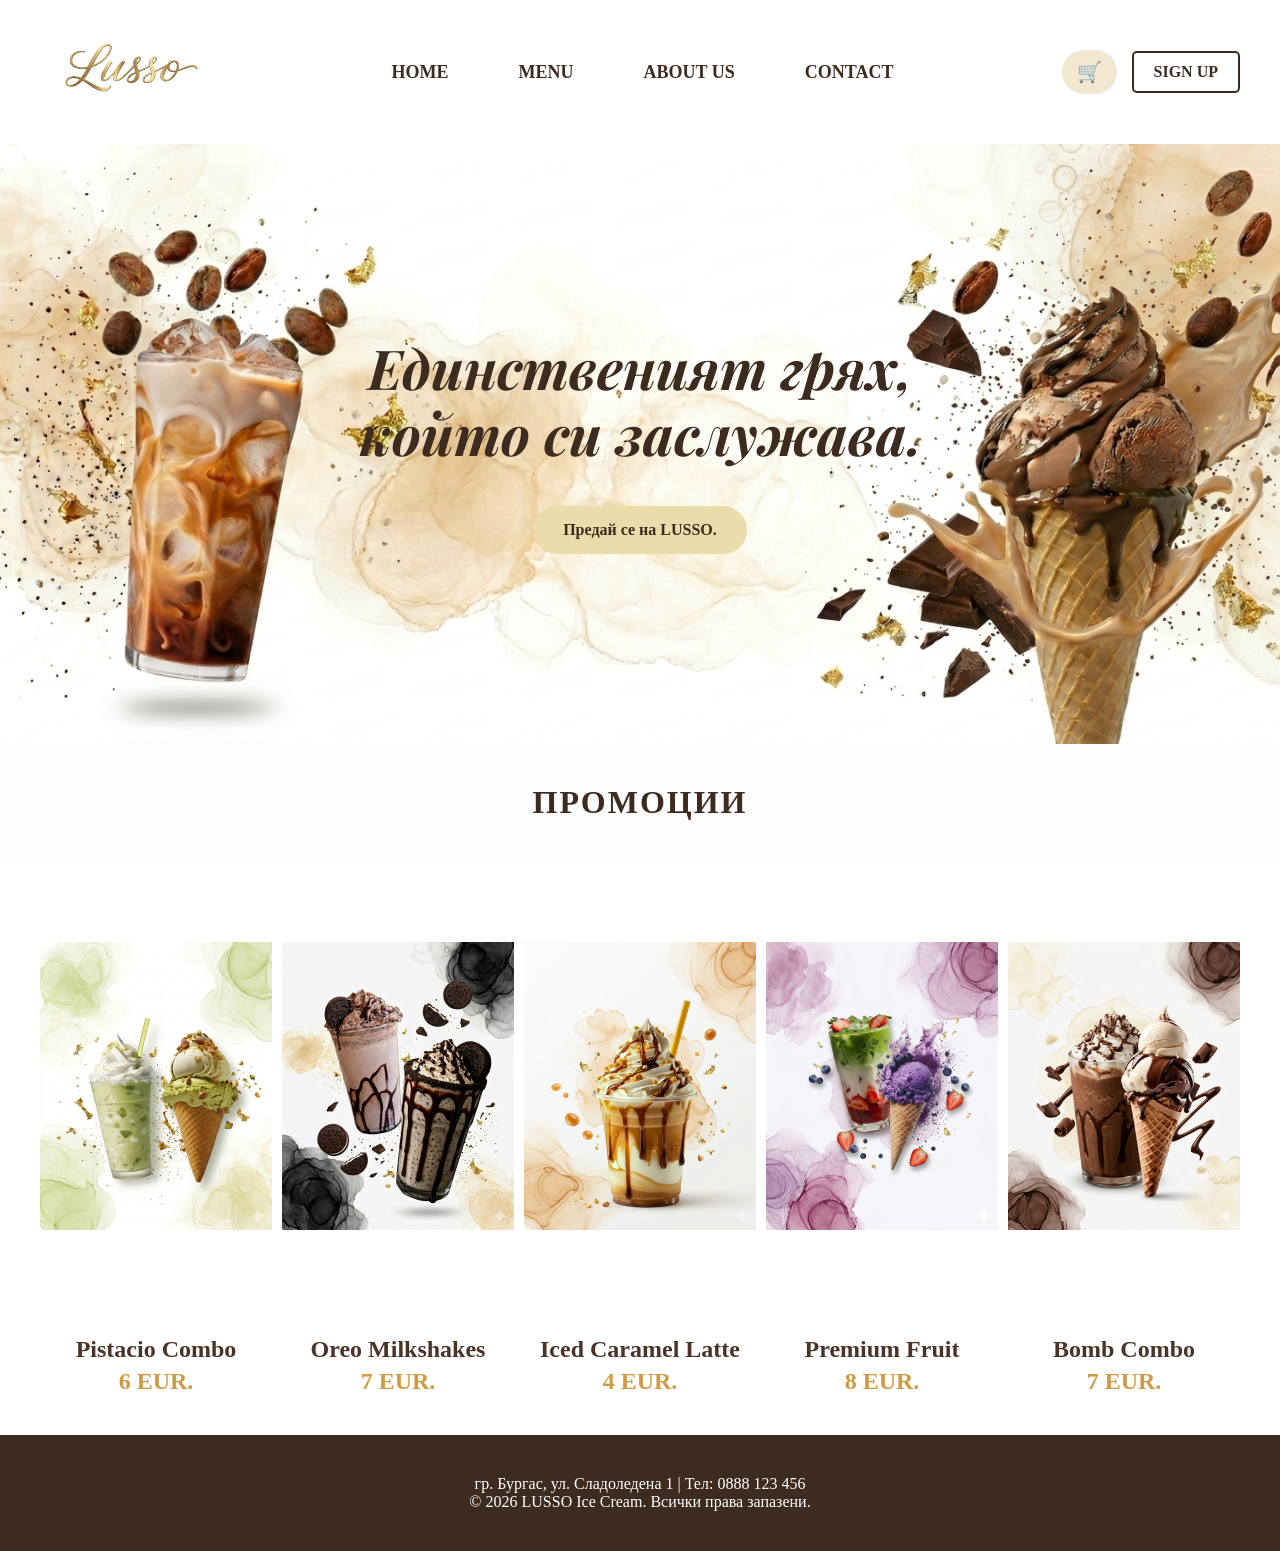
==== index.html @ 055fd2c8 "Add files via upload" ====
<!doctype html>
<html>
<head>
    <meta charset="utf-8">
    <title>LUSSO</title>
    <link href="stylee.css" rel="stylesheet" type="text/css">
	<link href="https://fonts.googleapis.com/css2?family=Playfair+Display:ital,wght@0,700;1,700&family=Montserrat:wght@300;400&display=swap" rel="stylesheet">
     <link rel="preconnect" href="https://fonts.googleapis.com">
<link rel="preconnect" href="https://fonts.gstatic.com" crossorigin>
<link href="https://fonts.googleapis.com/css2?family=DM+Serif+Display:ital@0;1&family=Merriweather:ital,opsz,wght@0,18..144,300..900;1,18..144,300..900&display=swap" rel="stylesheet">
</head>

<body>
    <div class="grid-container"> <header class="main-header">
            <div class="logo">
                <img src="logo_lusso.png" alt="LUSSO Logo">
            </div>

            <nav class="main-nav">
                <ul>
                     <li><a href="index.html">Home</a></li>
                    <li><a href="menu.html">MENU</a></li>
                    <li><a href="about.html">About Us</a></li>
                    <li><a href="contact.html">Contact</a></li>
                </ul>
            </nav>

            <div class="header-actions">
                <a href="#" class="btn-order">🛒</a>
                <a href="#" class="btn-signup">Sign Up</a>
            </div>
        </header>

        <section class="hero-section" style="background-image: url('first2.png');">
            <div class="hero-text">
                <h1>Единственият грях,<br>който си заслужава.</h1>
                 
                <a href="menu.html" class="cta-button">Предай се на LUSSO.</a>
            </div>
        </section>

        <div class="promo-title">
            <h2>Промоции</h2>
        </div>

        <section class="promo-items">
			<div class="item">
			<div class="img-wrapper">
        <img src="pistacio.png" alt="Промоция КОМБО ПИСТАЧИО">
				<button class="order-btn-promo">Поръчай</button>
        </div>
				 <div class="item-text">
		 <h3>Pistacio Combo</h3>
        <p>6 EUR.</p>
    </div>
    </div>
			
             <div class="item">
				 <div class="img-wrapper">
        <img src="oreo.png" alt="Промоция Орео">
				 <button class="order-btn-promo">Поръчай</button>
				 </div>	 
				 <div class="item-text">
        <h3>Oreo Milkshakes</h3>
        <p>7  EUR.</p>
    </div>
  </div>
				 
    <div class="item">
		<div class="img-wrapper">
        <img src="caramel.png" alt="Промоция Ягода и Боровинка">
			<button class="order-btn-promo">Поръчай</button>
			</div>
		<div class="item-text">
        <h3>Iced Caramel Latte</h3>
        <p>4 EUR.</p>
    </div>
    </div>
		
    <div class="item">
		<div class="img-wrapper">
        <img src="blueberry2.png" alt="Промоция Карамел">
			<button class="order-btn-promo">Поръчай</button>
			</div>
		<div class="item-text">
        <h3>Premium Fruit</h3>
        <p>8 EUR.</p>
    </div>
    </div>
		
		
    <div class="item">
		<div class="img-wrapper">
        <img src="vanilla.png" alt="Промоция Шоколад">
			<button class="order-btn-promo">Поръчай</button>
			</div>
		<div class="item-text">
        <h3>Bomb Combo</h3>
        <p>7 EUR.</p>
    </div>
    </div>
        </section>

        <footer class="main-footer">
            <div class="footer-content">
                <p>гр. Бургас, ул. Сладоледена 1 | Тел: 0888 123 456</p>
                <p>&copy; 2026 LUSSO Ice Cream. Всички права запазени.</p>
            </div>
        </footer>

    </div>
</body>
</html>
---- stylee.css ----
@charset "utf-8";

* {
    margin: 0;
    padding: 0;
    box-sizing: border-box;
}

/* ГЛАВНАТА МРЕЖА (GRID) */
.grid-container {
    display: grid;
    grid-template-columns: repeat(12, 1fr); /* 12 колони */
}

/* ВСЕКИ ГЛАВЕН ЕЛЕМЕНТ ЗАЕМА ЦЕЛИЯ РЕД (12 колони) */
.main-header, .hero-section, .promo-title, .promo-items, .main-footer {
    grid-column: span 12;
}

/* РЕД 1: HEADER СТИЛОВЕ */
.main-header {
    display: flex;
    justify-content: space-between;
    align-items: center;
    padding: 20px 40px;
    background-color: #ffffff;
}

.logo img {
    height: 100px;
    width: auto;
}

.main-nav ul {
    display: flex;
    list-style: none;
    gap: 30px;
}

.main-nav a {
    text-decoration: none;
    color: #3d2b1f;
    text-transform: uppercase;
    font-weight: bold;
    font-size: 18px;
    padding: 10px 20px;
    transition: 0.3s;
}

.main-nav a:hover {
    background-color: #EBDCAB;
    border-radius: 50px;
	color: #827C69;
}

.header-actions {
    display: flex;
    gap: 15px;
    align-items: center;
}

.btn-order {
    background-color: #F2E7D0;
    text-decoration: none;
    font-size: 20px;
    padding: 10px 15px;
    border-radius: 50px;
}

.btn-signup {
    text-decoration: none;
    border: 2px solid #3d2b1f;
    color: #3d2b1f;
    padding: 10px 20px;
    font-weight: bold;
    border-radius: 5px;
    text-transform: uppercase;
}
 /* ЕФЕКТ ПРИ ПОСОЧВАНЕ */

.btn-order:hover {

    background-color: #E6DABA; /* Златно при посочване */
    transform: scale(1.1); /* Леко се увеличава за ефект */
} 
  
.btn-signup:hover {

    background-color: #E6DABA; /* Златно при посочване */
    transform: scale(1.1); /* Леко се увеличава за ефект */

} 

/* РЕД 2: HERO СЕКЦИЯ */
.hero-section {
    
    background-size: cover;
    background-position: center;
    height: 600px;
    display: flex;
    justify-content: center;
    align-items: center;
    text-align: center;
}

 .hero-text h1 {
    font-family: 'Playfair Display', serif; /* Луксозен шрифт с чертички */
    font-size: 55px;
    font-weight: 700;
    font-style: italic; /* Наклонен за повече стил */
    color: #3d2b1f;
    line-height: 1.2;
    margin-bottom: 20px;
}
 

.cta-button {
    display: inline-block;
    padding: 15px 30px;
    background-color: #EBDCAB;
    color: #3d2b1f;
    text-decoration: none;
    font-weight: bold;
    border-radius: 50px;
    margin-top: 20px;
}
.cta-button:hover {

    background-color: #E6DABA; /* Златно при посочване */
    transform: scale(1.1); /* Леко се увеличава за ефект */
} 

/* РЕД 3: ПРОМОЦИИ ЗАГЛАВИЕ */
.promo-title {
    text-align: center;
    padding: 40px 0;
    background-color: #fdfdfd;
}

.promo-title h2 {
    font-size: 32px;
    color: #3d2b1f;
    text-transform: uppercase;
    letter-spacing: 2px;
}

/* РЕД 4: 5 КАРТИНКИ В МРЕЖА */
.promo-items {
	grid-column: span 12;
    display: grid;
    grid-template-columns: repeat(5, 1fr); /* ТУК ГИ ДЕЛИМ НА 5 */
    gap: 10px;
    padding: 0 40px 40px;
}

 .item {
    background-color: transparent;
    display: flex;
    flex-direction: column; /* Подрежда картинката и текста един под друг */
    align-items: center;
	justify-content: flex-start;
    height: auto; /* Кутията сама ще се разпъне спрямо съдържанието */
}
.img-wrapper {
    position: relative; /* За да позиционираме бутона вътре */
    width: 100%;
    height: 450px; /* Фиксираме височината на картинката */
    overflow: hidden; /* Реже всичко, което излиза от рамката (при уголемяване) */
    border-radius: 15px; /* Заобляме рамката */
    margin-bottom: 15px; /* Разстояние до текста отдолу */
    cursor: pointer; /* Сменя курсора на ръчичка */
}

.item img {
    width: 100%;
    height: 450px; /* Фиксираме само височината на картинката, за да са равни */
    object-fit: contain;
    border-radius: 10px;
    margin-bottom: 10px; /* Малко разстояние преди текста */
	transition: all 0.4s ease; /* Плавен ефект за всичко */
   
} 
/* ЕФЕКТ ПРИ МИНАВАНЕ НА МИШКАТА ВЪРХУ РАМКАТА (img-wrapper) */
/* 1. Картинката се уголемява малко */
/* 2. Картинката се замаглява */
.img-wrapper:hover img {
    transform: scale(1.05); /* Уголемяване с 5% */
    filter: blur(3px); /* Плавно замъгляване */
    opacity: 0.8; /* Леко изсветляване за по-добър контраст с бутона */
}

/* БУТОНЪТ "ПОРЪЧАЙ" НАД КАРТИНКАТА */
.order-btn-promo {
     font-family: 'DM Serif Display', serif;
    position: absolute; /* ВАЖНО: Заковава го над картинката */
    top: 50%; /* Центрира вертикално */
    left: 50%; /* Центрира хоризонтално */
    transform: translate(-50%, -50%) scale(0.8); /* Премества бутона доцентъра и го прави малко по-малък */
    
    background-color: rgba(209, 155, 67, 0.9); /* Твоят карамелен цвят с лека прозрачност */
    color: #fff; /* Бял текст */
    border: none;
    padding: 12px 30px;
    font-size: 1.1rem;
    font-weight: bold;
    border-radius: 25px;
    text-transform: uppercase;
    cursor: pointer;
    box-shadow: 0 4px 6px rgba(0,0,0,0.2);
     

    
    /* СКРИВАМЕ БУТОНА ПО ПОДРАЗБИРАНЕ */
    opacity: 0;
    visibility: hidden;
    transition: all 0.4s ease; /* Плавно появяване */
}

/* ЕФЕКТ ПРИ МИНАВАНЕ НА МИШКАТА ВЪРХУ РАМКАТА (img-wrapper) */
/* БУТОНЪТ СЕ ПОЯВЯВА */
.img-wrapper:hover .order-btn-promo {
    opacity: 1;
    visibility: visible;
    transform: translate(-50%, -50%) scale(1); /* Връща нормалния размер при появяване */
}

/* ЕФЕКТ ПРИ МИНАВАНЕ НА МИШКАТА ВЪРХУ САМИЯ БУТОН */
.order-btn-promo:hover {
    background-color: #4a3427; /* Сменя цвета на тъмно кафяв */
    transform: translate(-50%, -50%) scale(1.05); /* Уголемява леко само бутона */
}

 .item-text {
    width: 100%;
    display: flex;
    flex-direction: column;
    align-items: center; /* Центрира заглавието спрямо цената */
    margin-top: 10px;    /* Разстоянието между снимката и текста */
}

.item-text h3 {
    margin: 0;
    font-size: 1.5rem;
    color: #4a3427;
}

.item-text p {
    margin: 5px 0 0 0;
	font-size: 1.5rem;
    color: #D19B43;
    font-weight: bold;
}

/* РЕД 5: FOOTER */
.main-footer {
    background-color: #3d2b1f;
    color: #ffffff;
    text-align: center;
    padding: 40px;
}

 /* Основният контейнер се разпъва по целия екран */
.hero-grid-container {
    position: relative;
    display: flex;
    width: 100%;
    height: 100%;
    justify-content: space-between;
    align-items: center;
    padding: 0 5%; /* Леко вътрешно разстояние от краищата на екрана */
    box-sizing: border-box;
}

/* Трите колони, разделени в проценти */
.hero-column {
    display: flex;
    align-items: center;
    height: 100%;
}

.left-side {
    width: 30%; /* Процент от екрана за лявата дума */
    justify-content: flex-end; /* Подравнява думата близо до кафето */
}

.middle-space {
    width: 40%; /* Пази 40% чист празен прозорец точно върху чашата */
}

.right-side {
    width: 30%; /* Процент от екрана за дясната дума */
    justify-content: flex-start; /* Подравнява думата близо до кафето */
}

/* Стил за самите текстове */
.hero-column h1 {
    color: #3d2b1f;
    font-size: clamp(1.8rem, 4vw, 3.5rem); /* Смалява се автоматично според резолюцията */
    font-weight: bold;
    text-transform: uppercase;
    letter-spacing: 3px;
    margin: 0;
    text-shadow: 1px 1px 2px rgba(255, 255, 255, 0.6); /* Лека сянка за по-добро четене на светлия фон */
}

.menu-slider-section {
    position: relative;
    max-width: 1600px;
    margin: 80px auto;
    padding: 0 80px; /* Място за стрелките встрани */
    box-sizing: border-box;
}

/* Контейнерът за продуктите */
.menu-slider-container {
    display: flex;
    gap: 20px;
    overflow-x: auto; /* Позволява хоризонтално скролиране */
    scroll-behavior: smooth; /* Плавна анимация при натискане на стрелка */
    scroll-snap-type: x mandatory; /* „Залепва“ продуктите при скрол */
    padding: 20px 0;
}

/* Скриваме грозния скролбар на браузъра */
.menu-slider-container::-webkit-scrollbar {
    display: none;
}
.menu-slider-container {
    -ms-overflow-style: none;
    scrollbar-width: none;
}

/* Картата на всеки отделен продукт */
.menu-product-card {
    min-width: calc((100% - 100px) / 5); /* Показва точно 5 продукта на екрана */
    background: #fff;
    border-radius: 20px;
    padding: 25px 20px;
    text-align: center;
    box-shadow: 0 6px 20px rgba(0,0,0,0.05);
    scroll-snap-align: start; /* Къде точно да залепва картата */
    transition: transform 0.3s ease;
}

.menu-product-card:hover {
    transform: translateY(-5px);
}

.menu-product-card img {
    width: 100%;
    height: 180px;
    object-fit: contain;
    margin-bottom: 15px;
}

.menu-product-card h3 {
    color: #3d2b1f;
    font-size: 1.3rem;
    font-weight: 600;
}

/* СТИЛ ЗА СТРЕЛКИТЕ */
.slider-arrow {
    position: absolute;
    top: 50%;
    transform: translateY(-50%);
    background: #3d2b1f;
    color: #fff;
    border: none;
    width: 45px;
    height: 45px;
    border-radius: 50%;
    font-size: 1.5rem;
    cursor: pointer;
    display: flex;
    justify-content: center;
    align-items: center;
    transition: background 0.3s ease, opacity 0.3s ease;
    z-index: 10;
}

.slider-arrow:hover {
    background: #a88a64; /* Златисто-кафяв цвят при ховър */
}

.left-arrow { left: 5px; }
.right-arrow { right: 5px; }

/* Контейнерът около картинката и бутона */
.product-img-wrapper {
    position: relative; /* Позволява на бутона да се позиционира ВЪТРЕ в него */
    width: 100%;
    height: 260px;
    border-radius: 12px;
    overflow: hidden; /* Изрязва всичко, което излиза извън заоблените краища */
    margin-bottom: 20px;
}

/* Картинката в нормално състояние */
.product-img-wrapper img {
    width: 100%;
    height: 100%;
    object-fit: contain;
    transition: opacity 0.3s ease, transform 0.3s ease; /* Плавна анимация */
}

/* Когато докоснем продукта с мишката -> картинката става по-прозрачна (opacity) */
.menu-product-card:hover .product-img-wrapper img {
    opacity: 0.3; /* Намаляваме видимостта, за да изпъкне бутона */
    transform: scale(1.05); /* Леко увеличаване за по-як ефект */
}

/* НОВИЯТ БУТОН "ПОРЪЧАЙ" (скрит по подразбиране) */
.order-btn-2 {
    font-family: 'DM Serif Display', serif;
    font-size: 1rem;            /* Перфектен размер за бутон */
    font-weight: normal;        /* Шрифът си е плътен сам по себе си */
    text-transform: uppercase;  /* Задължително с главни букви */
    letter-spacing: 1px;        /* Леко разстояние между буквите за луксозен ефект */
    position: absolute;
    top: 50%;
    left: 50%;
    transform: translate(-50%, -30%); /* Центриран и леко по-ниско */
    background-color: #3d2b1f; /* Твоето кафяво */
    color: #ffffff;
    padding: 10px 20px;
    font-size: 0.9rem;
    font-weight: bold;
    text-decoration: none;
    text-transform: uppercase;
    border-radius: 20px;
    letter-spacing: 1px;
    opacity: 0; /* Напълно невидим в началото */
    visibility: hidden;
    transition: all 0.3s ease;
    box-shadow: 0 4px 10px rgba(0, 0, 0, 0.15);
}

/* Когато докоснем продукта с мишката -> бутонът се появява и изплува нагоре */
.menu-product-card:hover .order-btn-2 {
    opacity: 1; /* Става видим */
    visibility: visible;
    transform: translate(-50%, -50%); /* Изплува точно в перфектния център */
}

/* Ефект, когато мишката е точно върху самия бутон */
.order-btn-2:hover {
    background-color: #a88a64; /* Твоето златисто */
    color: #fff;
    box-shadow: 0 6px 15px rgba(0, 0, 0, 0.25);
}

 /* ТОВА Е ЗА ТЕЛЕФОНИ */
@media (max-width: 768px) {
    .main-header {
        flex-direction: column; /* Подрежда Лого, Меню и Бутони един под друг */
        gap: 20px;
        padding: 20px 10px;
        height: auto; /* Позволява на хедъра да се разпъне според съдържанието */
    }

    .logo img {
        height: 80px; /* Малко по-малко лого за телефон */
        margin-bottom: 10px;
    }

    .main-nav ul {
        flex-direction: column; /* Home, Menu, About Us стават едно под друго */
        align-items: center;
        gap: 10px;
    }

    .main-nav a {
        font-size: 16px;
        padding: 8px 15px;
    }

    .header-actions {
        width: 100%; /* Заемат целия ред */
        justify-content: center; /* Центрира количката и Sign Up */
        gap: 15px;
        margin-top: 10px;
    }

    /* Оправяме снимката за телефон */
    .hero-section {
        height: 400px; /* По-ниска снимка, за да не скролваме вечно */
		
    }

    .hero-text h1 {
        font-size: 28px; /* По-малък шрифт, за да не излиза от екрана */
    }
	 
    /* Оправяме 5-те промоции - да станат 1 или 2 на ред */
    .promo-items {
        grid-template-columns: 1fr; /* По една промоция на ред */
        padding: 20px;
    }
    .hero-grid-container {
        flex-direction: column;
        justify-content: center;
        align-items: center;
        padding: 0;
        height: 100%;
    }
    .hero-column {
        width: 100%;
        height: auto;
        position: absolute; /* Заключваме блоковете на точни позиции */
        left: 0;
        justify-content: center;
    }
     .left-side {
        top: 35px; /* Разстояние от горния ръб на банера */
    }

    /* Долната дума отива най-долу */
    .right-side {
        bottom: 35px; /* Разстояние от долния ръб на банера */
    }
    .middle-space {
        display: none; /* Скрива празната кутия на телефони */
    }
    .menu-slider-container {
        gap: 15px; 
    }
    
    .menu-product-card {
        min-width: calc((100% - 15px) / 2); 
        padding: 15px 10px; /* Свиваме празното място вътре, за да диша снимката */
    }

    .product-img-wrapper {
        height: 160px; 
    }
    .menu-product-card h3 {
        font-size: 1rem; 
    }
   .menu-slider-section {
        padding: 0 45px; 
    }
}
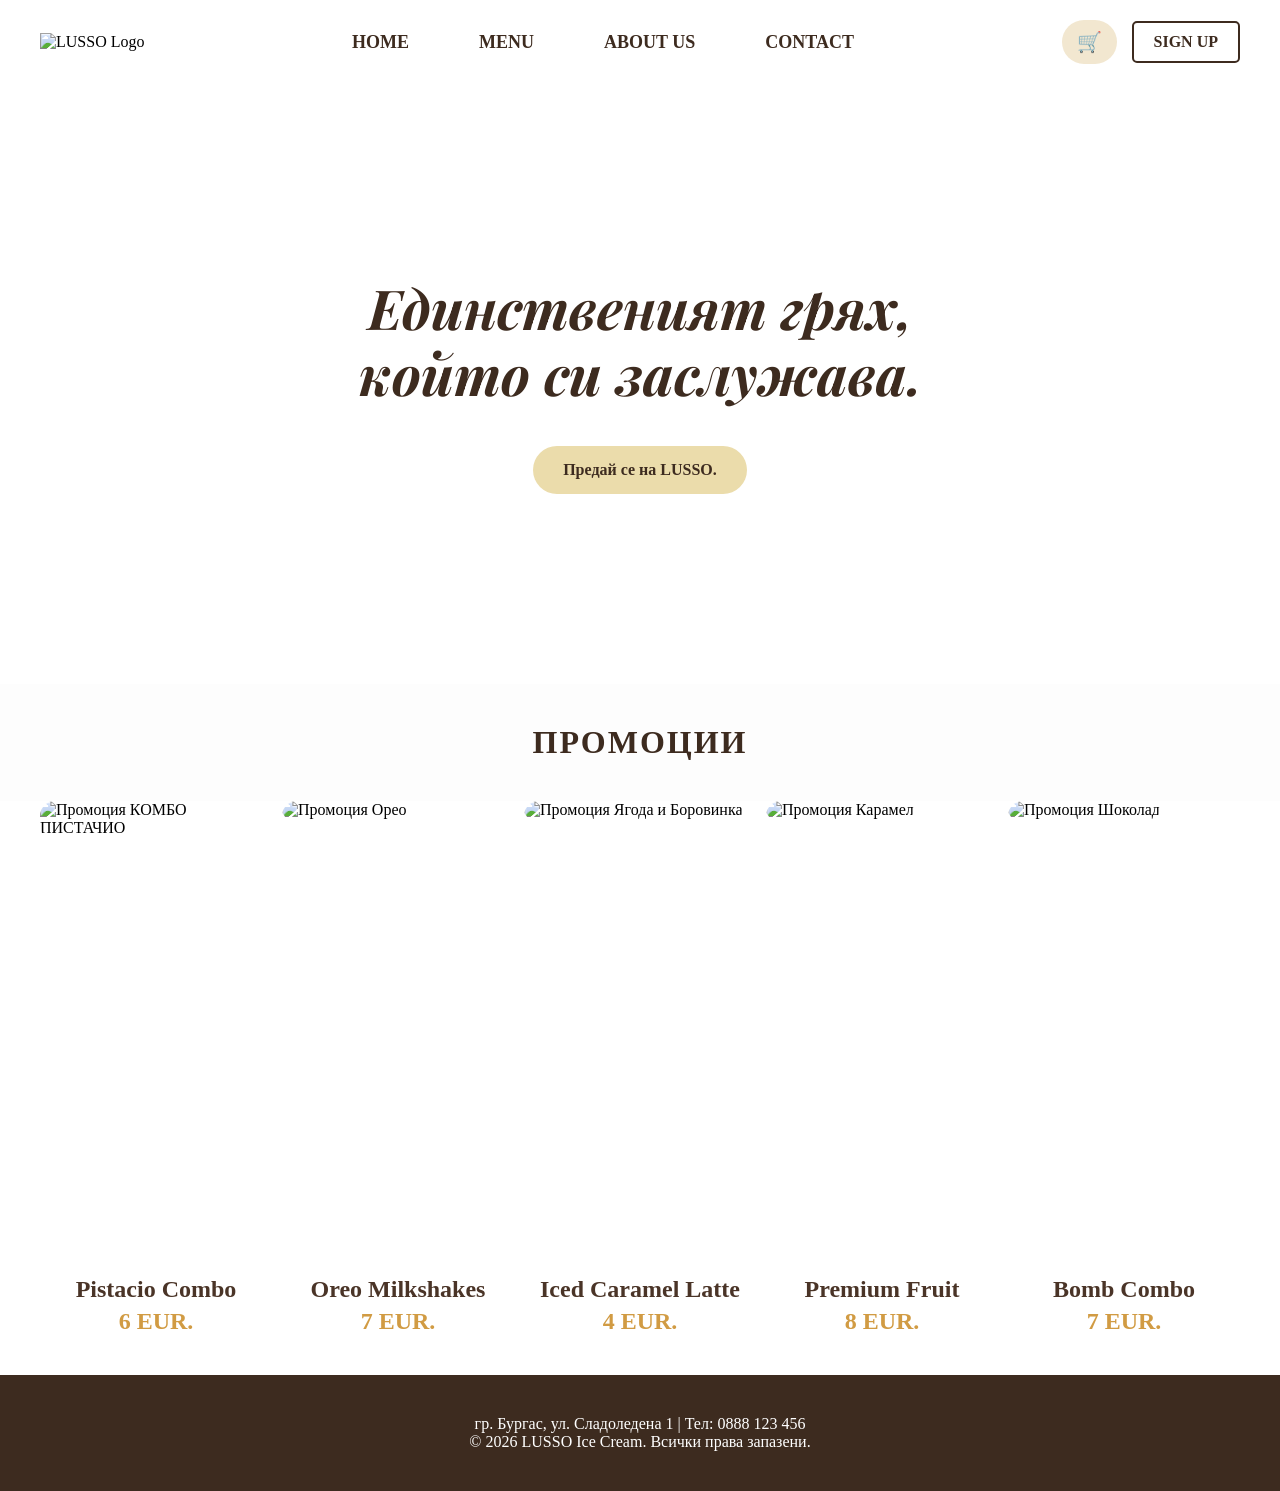
==== commit e991ee6b: "Add files via upload" ====
--- a/index.html
+++ b/index.html
@@ -3,7 +3,7 @@
 <head>
     <meta charset="utf-8">
     <title>LUSSO</title>
-    <link href="stylee.css" rel="stylesheet" type="text/css">
+    <link href="CSS/index.css" rel="stylesheet" type="text/css">
 	<link href="https://fonts.googleapis.com/css2?family=Playfair+Display:ital,wght@0,700;1,700&family=Montserrat:wght@300;400&display=swap" rel="stylesheet">
      <link rel="preconnect" href="https://fonts.googleapis.com">
 <link rel="preconnect" href="https://fonts.gstatic.com" crossorigin>
@@ -13,7 +13,7 @@
 <body>
     <div class="grid-container"> <header class="main-header">
             <div class="logo">
-                <img src="logo_lusso.png" alt="LUSSO Logo">
+                <img src="Images/logo_lusso.png" alt="LUSSO Logo">
             </div>
 
             <nav class="main-nav">
@@ -26,12 +26,12 @@
             </nav>
 
             <div class="header-actions">
-                <a href="#" class="btn-order">🛒</a>
-                <a href="#" class="btn-signup">Sign Up</a>
+                <a href="cart.html" class="btn-order">🛒</a>
+                <a href="signup.html" class="btn-signup">Sign Up</a>
             </div>
         </header>
 
-        <section class="hero-section" style="background-image: url('first2.png');">
+        <section class="hero-section" style="background-image: url('Images/first2.png');">
             <div class="hero-text">
                 <h1>Единственият грях,<br>който си заслужава.</h1>
                  
@@ -46,7 +46,7 @@
         <section class="promo-items">
 			<div class="item">
 			<div class="img-wrapper">
-        <img src="pistacio.png" alt="Промоция КОМБО ПИСТАЧИО">
+        <img src="Images/pistacio.png" alt="Промоция КОМБО ПИСТАЧИО">
 				<button class="order-btn-promo">Поръчай</button>
         </div>
 				 <div class="item-text">
@@ -56,19 +56,19 @@
     </div>
 			
              <div class="item">
-				 <div class="img-wrapper">
-        <img src="oreo.png" alt="Промоция Орео">
-				 <button class="order-btn-promo">Поръчай</button>
-				 </div>	 
-				 <div class="item-text">
+    <div class="img-wrapper">
+        <img src="Images/oreo.png" alt="Промоция Орео">
+        <button class="order-btn-promo add-to-cart" data-name="Oreo Milkshakes" data-price="7.00" data-image="Images/oreo.png">Поръчай</button>
+    </div>  
+    <div class="item-text">
         <h3>Oreo Milkshakes</h3>
         <p>7  EUR.</p>
     </div>
-  </div>
+</div>
 				 
     <div class="item">
 		<div class="img-wrapper">
-        <img src="caramel.png" alt="Промоция Ягода и Боровинка">
+        <img src="Images/caramel.png" alt="Промоция Ягода и Боровинка">
 			<button class="order-btn-promo">Поръчай</button>
 			</div>
 		<div class="item-text">
@@ -79,7 +79,7 @@
 		
     <div class="item">
 		<div class="img-wrapper">
-        <img src="blueberry2.png" alt="Промоция Карамел">
+        <img src="Images/blueberry2.png" alt="Промоция Карамел">
 			<button class="order-btn-promo">Поръчай</button>
 			</div>
 		<div class="item-text">
@@ -91,7 +91,7 @@
 		
     <div class="item">
 		<div class="img-wrapper">
-        <img src="vanilla.png" alt="Промоция Шоколад">
+        <img src="Images/vanilla.png" alt="Промоция Шоколад">
 			<button class="order-btn-promo">Поръчай</button>
 			</div>
 		<div class="item-text">
@@ -100,6 +100,8 @@
     </div>
     </div>
         </section>
+
+         <script src="Scripts/script.js"></script>
 
         <footer class="main-footer">
             <div class="footer-content">
--- a/CSS/index.css
+++ b/CSS/index.css
@@ -0,0 +1,350 @@
+@charset "utf-8";
+
+* {
+    margin: 0;
+    padding: 0;
+    box-sizing: border-box;
+}
+
+/* ГЛАВНАТА МРЕЖА (GRID) */
+.grid-container {
+    display: grid;
+    grid-template-columns: repeat(12, 1fr); /* 12 колони */
+}
+
+/* ВСЕКИ ГЛАВЕН ЕЛЕМЕНТ ЗАЕМА ЦЕЛИЯ РЕД (12 колони) */
+.main-header, .hero-section, .promo-title, .promo-items, .main-footer {
+    grid-column: span 12;
+}
+
+/* РЕД 1: HEADER СТИЛОВЕ */
+.main-header {
+    display: flex;
+    justify-content: space-between;
+    align-items: center;
+    padding: 20px 40px;
+    background-color: #ffffff;
+}
+
+.logo img {
+    height: 115px;
+    width: auto;
+}
+
+.main-nav ul {
+    display: flex;
+    list-style: none;
+    gap: 30px;
+}
+
+.main-nav a {
+    text-decoration: none;
+    color: #3d2b1f;
+    text-transform: uppercase;
+    font-weight: bold;
+    font-size: 18px;
+    padding: 10px 20px;
+    transition: 0.3s;
+}
+
+.main-nav a:hover {
+    background-color: #EBDCAB;
+    border-radius: 50px;
+	color: #827C69;
+}
+
+.header-actions {
+    display: flex;
+    gap: 15px;
+    align-items: center;
+}
+
+.btn-order {
+    background-color: #F2E7D0;
+    text-decoration: none;
+    font-size: 20px;
+    padding: 10px 15px;
+    border-radius: 50px;
+}
+
+.btn-signup {
+    text-decoration: none;
+    border: 2px solid #3d2b1f;
+    color: #3d2b1f;
+    padding: 10px 20px;
+    font-weight: bold;
+    border-radius: 5px;
+    text-transform: uppercase;
+}
+ /* ЕФЕКТ ПРИ ПОСОЧВАНЕ */
+
+.btn-order:hover {
+
+    background-color: #E6DABA; /* Златно при посочване */
+    transform: scale(1.1); /* Леко се увеличава за ефект */
+} 
+  
+.btn-signup:hover {
+
+    background-color: #E6DABA; /* Златно при посочване */
+    transform: scale(1.1); /* Леко се увеличава за ефект */
+
+} 
+
+/* РЕД 2: HERO СЕКЦИЯ */
+.hero-section {
+    
+    background-size: cover;
+    background-position: center;
+    height: 600px;
+    display: flex;
+    justify-content: center;
+    align-items: center;
+    text-align: center;
+}
+
+ .hero-text h1 {
+    font-family: 'Playfair Display', serif; /* Луксозен шрифт с чертички */
+    font-size: 55px;
+    font-weight: 700;
+    font-style: italic; /* Наклонен за повече стил */
+    color: #3d2b1f;
+    line-height: 1.2;
+    margin-bottom: 20px;
+}
+ 
+
+.cta-button {
+    display: inline-block;
+    padding: 15px 30px;
+    background-color: #EBDCAB;
+    color: #3d2b1f;
+    text-decoration: none;
+    font-weight: bold;
+    border-radius: 50px;
+    margin-top: 20px;
+}
+.cta-button:hover {
+
+    background-color: #E6DABA; /* Златно при посочване */
+    transform: scale(1.1); /* Леко се увеличава за ефект */
+} 
+
+/* РЕД 3: ПРОМОЦИИ ЗАГЛАВИЕ */
+.promo-title {
+    text-align: center;
+    padding: 40px 0;
+    background-color: #fdfdfd;
+}
+
+.promo-title h2 {
+    font-size: 32px;
+    color: #3d2b1f;
+    text-transform: uppercase;
+    letter-spacing: 2px;
+}
+
+/* РЕД 4: 5 КАРТИНКИ В МРЕЖА */
+.promo-items {
+	grid-column: span 12;
+    display: grid;
+    grid-template-columns: repeat(5, 1fr); /* ТУК ГИ ДЕЛИМ НА 5 */
+    gap: 10px;
+    padding: 0 40px 40px;
+}
+
+ .item {
+    background-color: transparent;
+    display: flex;
+    flex-direction: column; /* Подрежда картинката и текста един под друг */
+    align-items: center;
+	justify-content: flex-start;
+    height: auto; /* Кутията сама ще се разпъне спрямо съдържанието */
+}
+.img-wrapper {
+    position: relative; /* За да позиционираме бутона вътре */
+    width: 100%;
+    height: 450px; /* Фиксираме височината на картинката */
+    overflow: hidden; /* Реже всичко, което излиза от рамката (при уголемяване) */
+    border-radius: 15px; /* Заобляме рамката */
+    margin-bottom: 15px; /* Разстояние до текста отдолу */
+    cursor: pointer; /* Сменя курсора на ръчичка */
+}
+
+.item img {
+    width: 100%;
+    height: 450px; /* Фиксираме само височината на картинката, за да са равни */
+    object-fit: contain;
+    border-radius: 10px;
+    margin-bottom: 10px; /* Малко разстояние преди текста */
+	transition: all 0.4s ease; /* Плавен ефект за всичко */
+   
+} 
+/* ЕФЕКТ ПРИ МИНАВАНЕ НА МИШКАТА ВЪРХУ РАМКАТА (img-wrapper) */
+/* 1. Картинката се уголемява малко */
+/* 2. Картинката се замаглява */
+.img-wrapper:hover img {
+    transform: scale(1.05); /* Уголемяване с 5% */
+    filter: blur(3px); /* Плавно замъгляване */
+    opacity: 0.8; /* Леко изсветляване за по-добър контраст с бутона */
+}
+
+/* БУТОНЪТ "ПОРЪЧАЙ" НАД КАРТИНКАТА */
+.order-btn-promo {
+     font-family: 'DM Serif Display', serif;
+    position: absolute; /* ВАЖНО: Заковава го над картинката */
+    top: 50%; /* Центрира вертикално */
+    left: 50%; /* Центрира хоризонтално */
+    transform: translate(-50%, -50%) scale(0.8); /* Премества бутона доцентъра и го прави малко по-малък */
+    
+    background-color: rgba(209, 155, 67, 0.9); /* Твоят карамелен цвят с лека прозрачност */
+    color: #fff; /* Бял текст */
+    border: none;
+    padding: 12px 30px;
+    font-size: 1.1rem;
+    font-weight: bold;
+    border-radius: 25px;
+    text-transform: uppercase;
+    cursor: pointer;
+    box-shadow: 0 4px 6px rgba(0,0,0,0.2);
+     
+
+    
+    /* СКРИВАМЕ БУТОНА ПО ПОДРАЗБИРАНЕ */
+    opacity: 0;
+    visibility: hidden;
+    transition: all 0.4s ease; /* Плавно появяване */
+}
+
+/* ЕФЕКТ ПРИ МИНАВАНЕ НА МИШКАТА ВЪРХУ РАМКАТА (img-wrapper) */
+/* БУТОНЪТ СЕ ПОЯВЯВА */
+.img-wrapper:hover .order-btn-promo {
+    opacity: 1;
+    visibility: visible;
+    transform: translate(-50%, -50%) scale(1); /* Връща нормалния размер при появяване */
+}
+
+/* ЕФЕКТ ПРИ МИНАВАНЕ НА МИШКАТА ВЪРХУ САМИЯ БУТОН */
+.order-btn-promo:hover {
+    background-color: #4a3427; /* Сменя цвета на тъмно кафяв */
+    transform: translate(-50%, -50%) scale(1.05); /* Уголемява леко само бутона */
+}
+
+ .item-text {
+    width: 100%;
+    display: flex;
+    flex-direction: column;
+    align-items: center; /* Центрира заглавието спрямо цената */
+    margin-top: 10px;    /* Разстоянието между снимката и текста */
+}
+
+.item-text h3 {
+    margin: 0;
+    font-size: 1.5rem;
+    color: #4a3427;
+}
+
+.item-text p {
+    margin: 5px 0 0 0;
+	font-size: 1.5rem;
+    color: #D19B43;
+    font-weight: bold;
+}
+
+/* РЕД 5: FOOTER */
+.main-footer {
+    background-color: #3d2b1f;
+    color: #ffffff;
+    text-align: center;
+    padding: 40px;
+}
+
+ /* Основният контейнер се разпъва по целия екран */
+.hero-grid-container {
+    position: relative;
+    display: flex;
+    width: 100%;
+    height: 100%;
+    justify-content: space-between;
+    align-items: center;
+    padding: 0 5%; /* Леко вътрешно разстояние от краищата на екрана */
+    box-sizing: border-box;
+}
+
+  
+
+ /* ТОВА Е ЗА ТЕЛЕФОНИ */
+@media (max-width: 768px) {
+    .main-header {
+        flex-direction: column; /* Подрежда Лого, Меню и Бутони един под друг */
+        gap: 20px;
+        padding: 20px 10px;
+        height: auto; /* Позволява на хедъра да се разпъне според съдържанието */
+    }
+
+    .logo img {
+        height: 80px; /* Малко по-малко лого за телефон */
+        margin-bottom: 10px;
+    }
+
+    .main-nav ul {
+        flex-direction: column; /* Home, Menu, About Us стават едно под друго */
+        align-items: center;
+        gap: 10px;
+    }
+
+    .main-nav a {
+        font-size: 16px;
+        padding: 8px 15px;
+    }
+
+    .header-actions {
+        width: 100%; /* Заемат целия ред */
+        justify-content: center; /* Центрира количката и Sign Up */
+        gap: 15px;
+        margin-top: 10px;
+    }
+
+    /* Оправяме снимката за телефон */
+    .hero-section {
+        height: 400px; /* По-ниска снимка, за да не скролваме вечно */
+		
+    }
+
+    .hero-text h1 {
+        font-size: 28px; /* По-малък шрифт, за да не излиза от екрана */
+    }
+	 
+    /* Оправяме 5-те промоции - да станат 1 или 2 на ред */
+    .promo-items {
+        grid-template-columns: 1fr; /* По една промоция на ред */
+        padding: 20px;
+    }
+    .hero-grid-container {
+        flex-direction: column;
+        justify-content: center;
+        align-items: center;
+        padding: 0;
+        height: 100%;
+    }
+    .hero-column {
+        width: 100%;
+        height: auto;
+        position: absolute; /* Заключваме блоковете на точни позиции */
+        left: 0;
+        justify-content: center;
+    }
+     .left-side {
+        top: 35px; /* Разстояние от горния ръб на банера */
+    }
+
+    /* Долната дума отива най-долу */
+    .right-side {
+        bottom: 35px; /* Разстояние от долния ръб на банера */
+    }
+    .middle-space {
+        display: none; /* Скрива празната кутия на телефони */
+    }
+     
+}
+ 
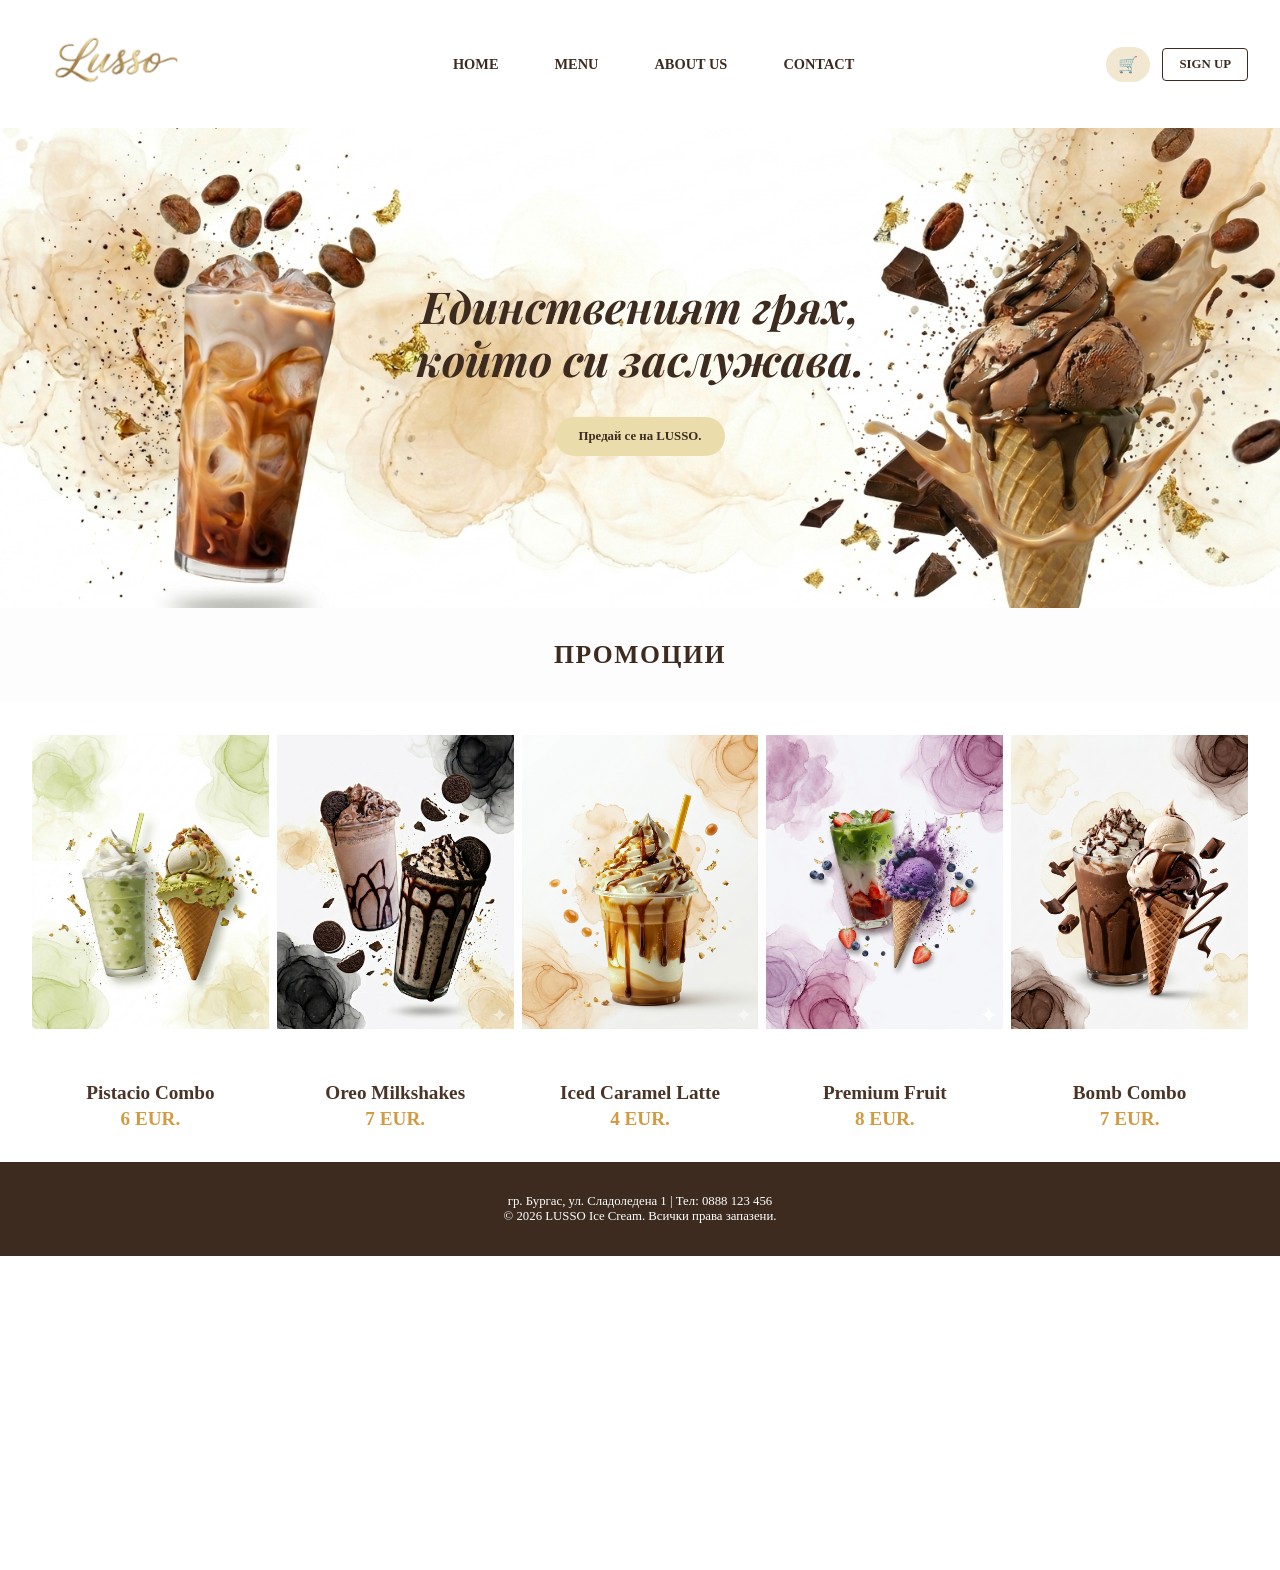
==== commit b8646458: "Add files via upload" ====
--- a/index.html
+++ b/index.html
@@ -2,6 +2,7 @@
 <html>
 <head>
     <meta charset="utf-8">
+    <meta name="viewport" content="width=device-width, initial-scale=1.0">
     <title>LUSSO</title>
     <link href="CSS/index.css" rel="stylesheet" type="text/css">
 	<link href="https://fonts.googleapis.com/css2?family=Playfair+Display:ital,wght@0,700;1,700&family=Montserrat:wght@300;400&display=swap" rel="stylesheet">
--- a/CSS/index.css
+++ b/CSS/index.css
@@ -347,4 +347,9 @@
     }
      
 }
- + /* Този код автоматично свива сайта на 80%, но САМО за компютри и лаптопи */
+@media (min-width: 769px) {
+    html {
+        zoom: 80%;
+    }
+}
